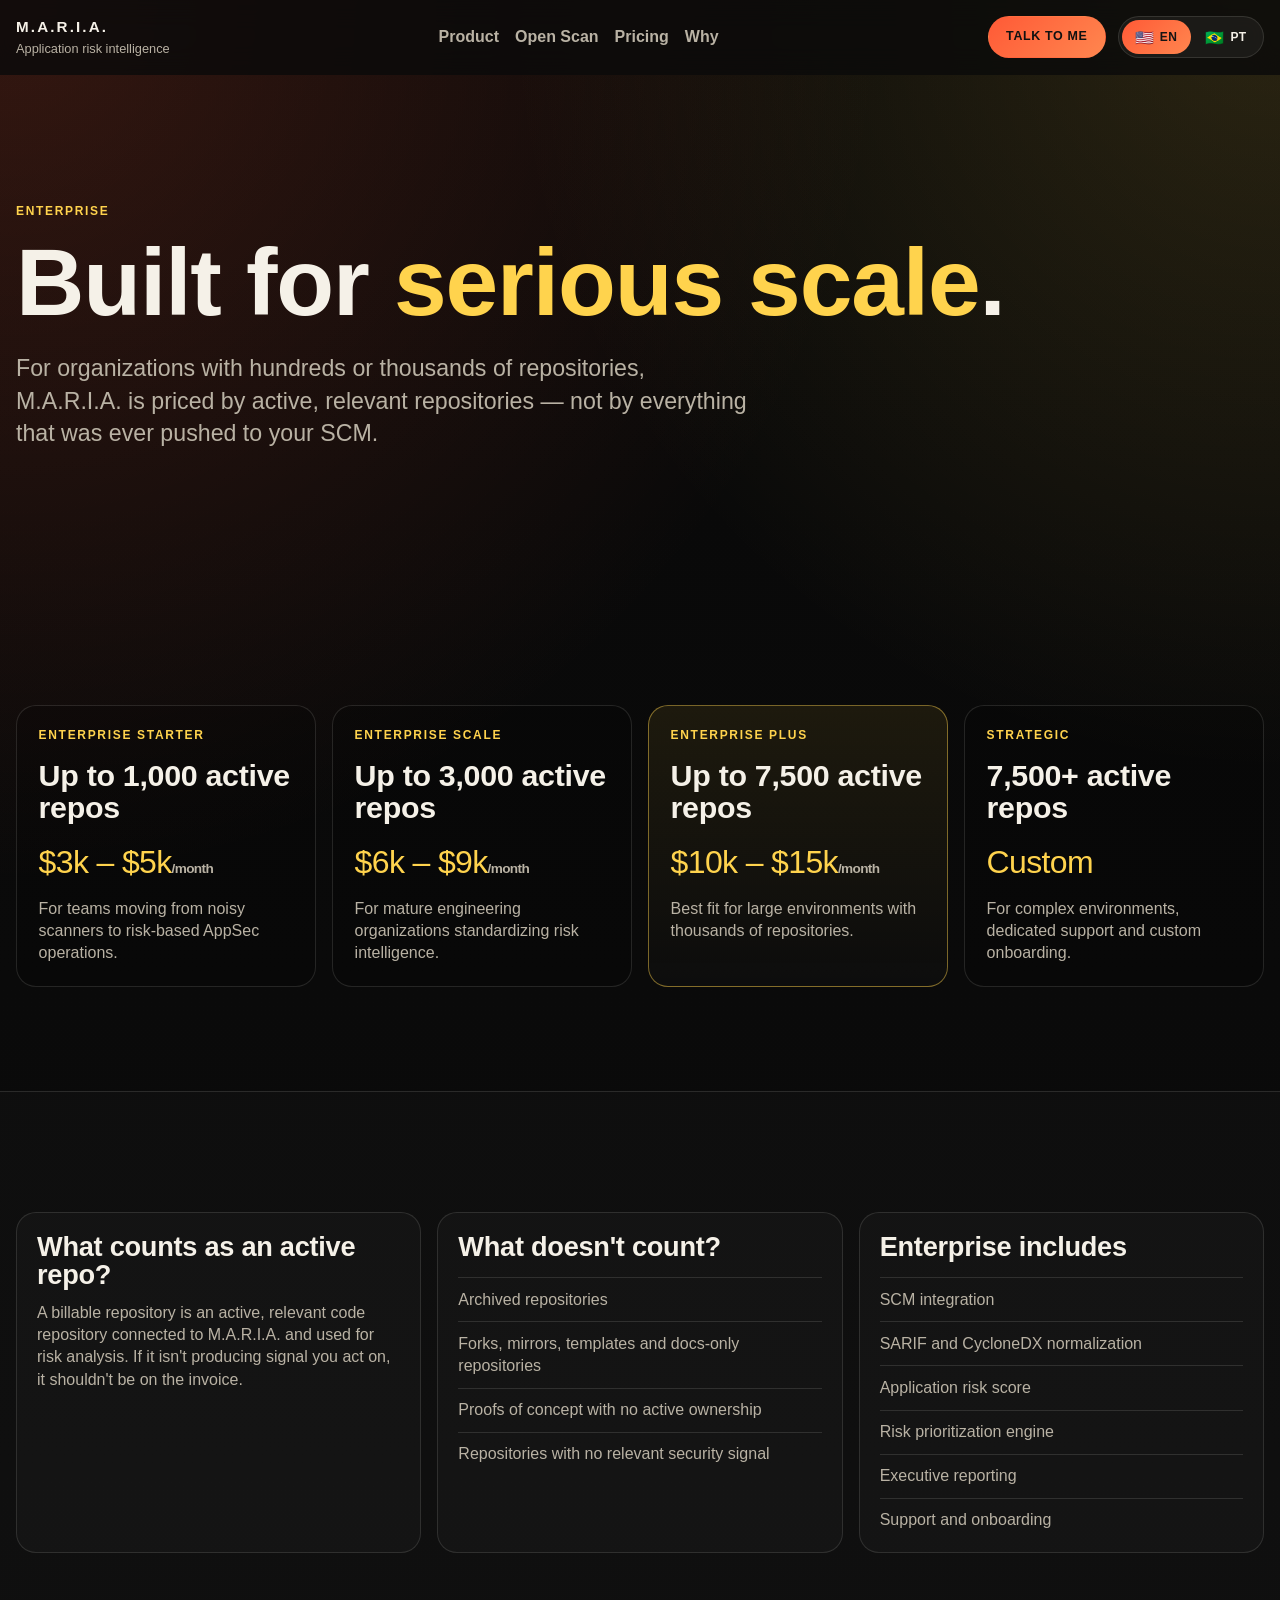
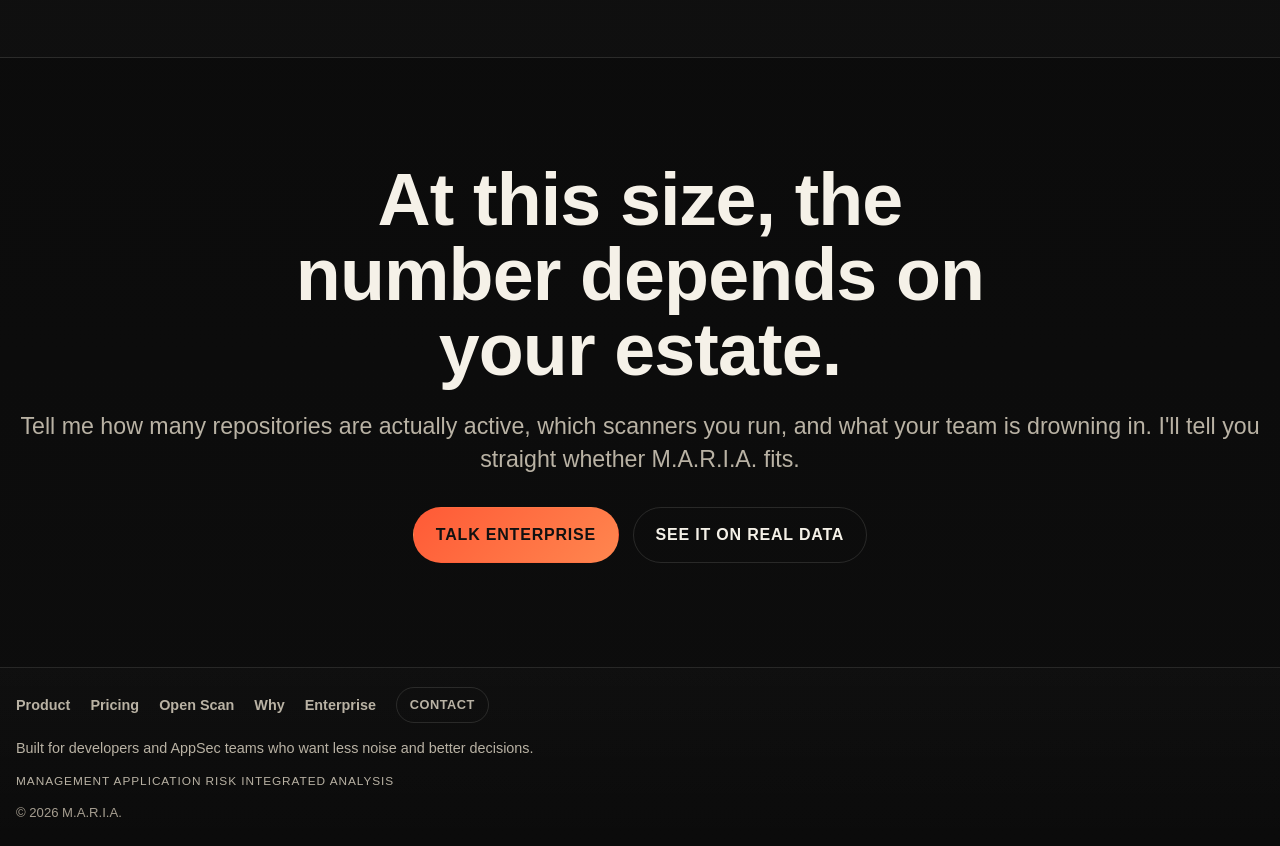
==== enterprise/index.html @ 395fb66c "V1" ====
<!DOCTYPE html>
<html lang="en">
<head>
    <meta charset="UTF-8">
    <meta name="viewport" content="width=device-width, initial-scale=1.0">
    <title>Enterprise — risk intelligence at thousands of repositories | M.A.R.I.A.</title>
    <meta name="description" content="For organizations with hundreds or thousands of repositories. Priced by active, relevant repositories — not by archived inventory. See what counts and what doesn't.">
    <meta name="robots" content="index, follow">
    <link rel="canonical" href="https://mariaappsec.com/enterprise/">
    <meta property="og:type" content="website">
    <meta property="og:title" content="Enterprise | M.A.R.I.A.">
    <meta property="og:description" content="Priced by active, relevant repositories — not by digital graveyard inventory.">
    <meta property="og:url" content="https://mariaappsec.com/enterprise/">
    <meta property="og:site_name" content="M.A.R.I.A.">
    <meta property="og:image" content="https://mariaappsec.com/img/maria.png">
    <meta name="twitter:card" content="summary_large_image">
    <meta name="twitter:title" content="Enterprise | M.A.R.I.A.">
    <meta name="twitter:description" content="Risk intelligence at thousands of repositories.">
    <meta name="twitter:image" content="https://mariaappsec.com/img/maria.png">
    <link rel="stylesheet" href="../css/styles.css">
    <script>document.documentElement.classList.add('i18n-pending');</script>
    <script src="../i18n/translations.js"></script>
    <!-- Google tag (gtag.js) -->
    <script async src="https://www.googletagmanager.com/gtag/js?id=G-09VC70Q0TF"></script>
    <script>
        window.dataLayer = window.dataLayer || [];
        function gtag(){dataLayer.push(arguments);}
        gtag('js', new Date());
        gtag('config', 'G-09VC70Q0TF');
    </script>
</head>
<body data-page="enterprise">
    <a class="skip-link" href="#main" data-i18n="a11y.skip">Skip to content</a>

    <header class="site-header">
        <div class="container header-inner">
            <a class="brand" href="/" data-i18n-aria="nav.homeAria" aria-label="M.A.R.I.A. home">
                <span class="brand-mark">M.A.R.I.A.</span>
                <span class="brand-copy" data-i18n="brand.copy">Application risk intelligence</span>
            </a>
            <nav class="site-nav" aria-label="Primary">
                <a href="/product/" data-i18n="nav.product">Product</a>
                <a href="/openscan/" data-i18n="nav.openscan">Open Scan</a>
                <a href="/pricing/" data-i18n="nav.pricing">Pricing</a>
                <a href="/why/" data-i18n="nav.why">Why</a>
            </nav>
            <div class="header-actions">
                <a class="button button-primary button-compact" href="mailto:contact@mariaappsec.com?subject=M.A.R.I.A.%20Enterprise" data-track-event="enterprise_contact_click" data-track-location="nav_top" data-i18n="cta.talk">Talk to me</a>
                <div class="lang-toggle" role="group" aria-label="Language selector" data-active-lang="en-US">
                    <button type="button" data-lang="en-US" aria-pressed="true"><span class="lang-flag" aria-hidden="true">🇺🇸</span><span class="lang-label">EN</span></button>
                    <button type="button" data-lang="pt-BR" aria-pressed="false"><span class="lang-flag" aria-hidden="true">🇧🇷</span><span class="lang-label">PT</span></button>
                </div>
            </div>
        </div>
    </header>

    <main id="main">
        <section class="page-hero section">
            <div class="container narrow">
                <p class="eyebrow" data-i18n="enterprise.eyebrow">ENTERPRISE</p>
                <h1 data-i18n="enterprise.h1">Built for <span class="text-highlight">serious scale</span>.</h1>
                <p class="section-copy" data-i18n="enterprise.sub">For organizations with hundreds or thousands of repositories, M.A.R.I.A. is priced by active, relevant repositories &mdash; not by everything that was ever pushed to your SCM.</p>
            </div>
        </section>

        <section class="section">
            <div class="container">
                <div class="enterprise-grid">
                    <article class="enterprise-card">
                        <p class="card-kicker">Enterprise Starter</p>
                        <h3 data-i18n="enterprise.tier1.title">Up to 1,000 active repos</h3>
                        <p class="enterprise-price">$3k &ndash; $5k<span>/month</span></p>
                        <p class="pricing-support" data-i18n="enterprise.tier1.body">For teams moving from noisy scanners to risk-based AppSec operations.</p>
                    </article>
                    <article class="enterprise-card">
                        <p class="card-kicker">Enterprise Scale</p>
                        <h3 data-i18n="enterprise.tier2.title">Up to 3,000 active repos</h3>
                        <p class="enterprise-price">$6k &ndash; $9k<span>/month</span></p>
                        <p class="pricing-support" data-i18n="enterprise.tier2.body">For mature engineering organizations standardizing risk intelligence.</p>
                    </article>
                    <article class="enterprise-card enterprise-card-featured">
                        <p class="card-kicker">Enterprise Plus</p>
                        <h3 data-i18n="enterprise.tier3.title">Up to 7,500 active repos</h3>
                        <p class="enterprise-price">$10k &ndash; $15k<span>/month</span></p>
                        <p class="pricing-support" data-i18n="enterprise.tier3.body">Best fit for large environments with thousands of repositories.</p>
                    </article>
                    <article class="enterprise-card">
                        <p class="card-kicker">Strategic</p>
                        <h3 data-i18n="enterprise.tier4.title">7,500+ active repos</h3>
                        <p class="enterprise-price" data-i18n="enterprise.custom">Custom</p>
                        <p class="pricing-support" data-i18n="enterprise.tier4.body">For complex environments, dedicated support and custom onboarding.</p>
                    </article>
                </div>
            </div>
        </section>

        <section class="section alt-band">
            <div class="container">
                <div class="enterprise-detail">
                    <div>
                        <h3 data-i18n="enterprise.countsH3">What counts as an active repo?</h3>
                        <p class="pricing-support" data-i18n="enterprise.countsBody">A billable repository is an active, relevant code repository connected to M.A.R.I.A. and used for risk analysis. If it isn't producing signal you act on, it shouldn't be on the invoice.</p>
                    </div>
                    <div>
                        <h3 data-i18n="enterprise.notCountsH3">What doesn't count?</h3>
                        <ul class="enterprise-list">
                            <li data-i18n="enterprise.not1">Archived repositories</li>
                            <li data-i18n="enterprise.not2">Forks, mirrors, templates and docs-only repositories</li>
                            <li data-i18n="enterprise.not3">Proofs of concept with no active ownership</li>
                            <li data-i18n="enterprise.not4">Repositories with no relevant security signal</li>
                        </ul>
                    </div>
                    <div>
                        <h3 data-i18n="enterprise.includesH3">Enterprise includes</h3>
                        <ul class="enterprise-list">
                            <li data-i18n="enterprise.inc1">SCM integration</li>
                            <li data-i18n="enterprise.inc2">SARIF and CycloneDX normalization</li>
                            <li data-i18n="enterprise.inc3">Application risk score</li>
                            <li data-i18n="enterprise.inc4">Risk prioritization engine</li>
                            <li data-i18n="enterprise.inc5">Executive reporting</li>
                            <li data-i18n="enterprise.inc6">Support and onboarding</li>
                            <!-- TODO(cassio): SSO e audit logs estavam listados na landing antiga.
                                 Só reative estes itens quando existirem de fato. -->
                        </ul>
                    </div>
                </div>
            </div>
        </section>

        <section class="final-cta section">
            <div class="container narrow center">
                <h2 data-i18n="enterprise.ctaH2">At this size, the number depends on your estate.</h2>
                <p class="section-copy" data-i18n="enterprise.ctaSub">Tell me how many repositories are actually active, which scanners you run, and what your team is drowning in. I'll tell you straight whether M.A.R.I.A. fits.</p>
                <div class="section-actions">
                    <a class="button button-primary" href="mailto:contact@mariaappsec.com?subject=M.A.R.I.A.%20Enterprise%20Pricing" data-track-event="enterprise_contact_click" data-track-location="enterprise_cta" data-i18n="cta.talkEnterprise">Talk enterprise</a>
                    <a class="button button-secondary" href="https://demo.mariaappsec.com" target="_blank" rel="noreferrer" data-track-event="demo_click" data-track-location="enterprise_cta" data-i18n="cta.demo">See it on real data</a>
                </div>
            </div>
        </section>
    </main>

    <footer class="site-footer">
        <div class="container footer-inner">
            <nav class="footer-nav" aria-label="Footer">
                <a href="/product/" data-i18n="nav.product">Product</a>
                <a href="/pricing/" data-i18n="nav.pricing">Pricing</a>
                <a href="/openscan/" data-i18n="nav.openscan">Open Scan</a>
                <a href="/why/" data-i18n="nav.why">Why</a>
                <a href="/enterprise/" data-i18n="nav.enterprise">Enterprise</a>
                <a href="mailto:contact@mariaappsec.com" class="footer-link" data-i18n="nav.contact">Contact</a>
            </nav>
            <p class="footer-copy" data-i18n="footer.copy">Built for developers and AppSec teams who want less noise and better decisions.</p>
            <p class="footer-note">Management Application Risk Integrated Analysis</p>
            <p>&copy; 2026 M.A.R.I.A.</p>
        </div>
    </footer>

    <script src="../js/script.js"></script>
</body>
</html>
---- css/styles.css ----
﻿:root {
    --bg: #0a0a0a;
    --bg-soft: #111111;
    --surface: #161616;
    --surface-strong: #1d1d1d;
    --text: #f5f1e8;
    --muted: #b9b2a4;
    --line: rgba(245, 241, 232, 0.12);
    --accent: #ff5a36;
    --accent-strong: #ffd34d;
    --shadow: 0 24px 80px rgba(0, 0, 0, 0.35);
    --radius: 24px;
    --container: 1320px;
}

* {
    box-sizing: border-box;
}

html {
    scroll-behavior: smooth;
}

body {
    margin: 0;
    font-family: "Segoe UI", "Arial Narrow", Arial, sans-serif;
    background:
        radial-gradient(circle at top left, rgba(255, 90, 54, 0.18), transparent 32%),
        radial-gradient(circle at top right, rgba(255, 211, 77, 0.14), transparent 28%),
        linear-gradient(180deg, #080808 0%, #0d0d0d 100%);
    color: var(--text);
    line-height: 1.4;
}

a {
    color: inherit;
    text-decoration: none;
}

button,
input {
    font: inherit;
}

.container {
    width: min(calc(100% - 2rem), var(--container));
    margin: 0 auto;
}

.narrow {
    max-width: 100%;
}

.section {
    padding: 5rem 0;
}

.site-header {
    position: sticky;
    top: 0;
    z-index: 10;
    background: rgba(10, 10, 10, 0.8);
    backdrop-filter: blur(14px);
    border-bottom: 1px solid transparent;
    transition: border-color 0.2s ease, background 0.2s ease;
}

.site-header.is-scrolled {
    border-bottom-color: var(--line);
    background: rgba(10, 10, 10, 0.92);
}

.header-inner,
.footer-inner {
    display: flex;
    align-items: center;
    justify-content: space-between;
    gap: 1rem;
    padding: 1rem 0;
}

.brand {
    display: inline-flex;
    flex-direction: column;
    gap: 0.2rem;
}

.brand-mark,
.eyebrow,
.card-kicker,
.signal-label {
    letter-spacing: 0.14em;
    text-transform: uppercase;
}

.brand-mark {
    font-size: 0.95rem;
    font-weight: 800;
}

.brand-copy {
    color: var(--muted);
    font-size: 0.8rem;
}

.site-nav {
    display: flex;
    gap: 1rem;
    font-weight: 700;
}

.site-nav a {
    color: var(--muted);
}

.site-nav a:hover,
.site-nav a:focus-visible,
.footer-inner a:hover,
.footer-inner a:focus-visible {
    color: var(--text);
}

.lang-toggle {
    --toggle-padding: 0.2rem;
    --toggle-gap: 0.15rem;
    position: relative;
    display: inline-grid;
    grid-template-columns: 1fr 1fr;
    align-items: center;
    gap: var(--toggle-gap);
    min-width: 146px;
    padding: var(--toggle-padding);
    border: 1px solid var(--line);
    border-radius: 999px;
    background: rgba(255, 255, 255, 0.05);
}

.lang-toggle::before {
    content: '';
    position: absolute;
    top: var(--toggle-padding);
    bottom: var(--toggle-padding);
    left: var(--toggle-padding);
    width: calc(50% - var(--toggle-padding));
    border-radius: 999px;
    background: linear-gradient(135deg, var(--accent), #ff864f);
    transition: transform 0.2s ease;
}

.lang-toggle[data-active-lang="pt-BR"]::before {
    transform: translateX(calc(100% + var(--toggle-gap)));
}

.lang-toggle[data-active-lang="en-US"]::before {
    transform: translateX(0);
}

.lang-toggle button {
    position: relative;
    z-index: 1;
    display: inline-flex;
    align-items: center;
    justify-content: center;
    gap: 0.35rem;
    min-height: 34px;
    border: 0;
    border-radius: 999px;
    background: transparent;
    color: var(--muted);
    font-size: 0.75rem;
    font-weight: 800;
    letter-spacing: 0.04em;
    cursor: pointer;
}

.lang-toggle button.active {
    color: #141414;
}

.lang-toggle button:not(.active) {
    color: var(--text);
}

.lang-flag {
    font-size: 0.95rem;
    line-height: 1;
}

.lang-label {
    line-height: 1;
}

@media (max-width: 920px) {
    .header-inner {
        flex-wrap: wrap;
    }

    .lang-toggle {
        margin-left: auto;
    }
}
.hero {
    min-height: 100vh;
    display: flex;
    align-items: center;
    padding-top: 7rem;
}

.hero-grid,
.split,
.final-cta-grid {
    display: grid;
    gap: 2rem;
}

.hero-grid {
    display: grid;
    gap: 2rem;
}

.hero-copy {
    min-width: 0;
    max-width: 100%;
    position: relative;
    z-index: 1;
}

.hero-panel {
    width: 100%;
    padding: 1.25rem;
    background: linear-gradient(180deg, rgba(255, 255, 255, 0.04), rgba(255, 255, 255, 0.015));
    border: 1px solid var(--line);
    border-radius: var(--radius);
    box-shadow: var(--shadow);
}

.hero-score-panel {
    display: grid;
    grid-template-columns: 1fr;
    gap: 1rem;
}

.hero-score-column {
    display: flex;
    flex-direction: column;
    align-items: center;
    justify-content: center;
    gap: 0.8rem;
    padding-bottom: 1rem;
    border-bottom: 1px solid var(--line);
}

.hero-risk-circle {
    width: 142px;
    height: 142px;
    border-radius: 50%;
    border: 5px solid #ef6c00;
    display: flex;
    flex-direction: column;
    align-items: center;
    justify-content: center;
    background: rgba(255, 255, 255, 0.02);
}

.hero-risk-circle.high {
    border-color: #ef6c00;
}

.hero-risk-value {
    font-family: "Arial Black", Arial, sans-serif;
    font-size: clamp(2.8rem, 7vw, 4.2rem);
    font-weight: 800;
    line-height: 0.92;
    letter-spacing: -0.05em;
}

.hero-risk-label {
    margin-top: 0.35rem;
    font-size: 0.72rem;
    text-transform: uppercase;
    letter-spacing: 0.08em;
    color: var(--muted);
}

.hero-risk-badge {
    display: inline-flex;
    align-items: center;
    padding: 0.28rem 0.7rem;
    border-radius: 999px;
    background: rgba(239, 108, 0, 0.12);
    color: #ef6c00;
    font-size: 0.75rem;
    font-weight: 700;
    text-transform: uppercase;
    letter-spacing: 0.05em;
}

.hero-metrics-grid {
    display: grid;
    grid-template-columns: repeat(3, minmax(0, 1fr));
    gap: 0.85rem;
}

.hero-metric-card {
    min-height: 112px;
    padding: 1rem 0.9rem;
    border: 1px solid var(--line);
    border-radius: 16px;
    background: rgba(255, 255, 255, 0.03);
    display: flex;
    flex-direction: column;
    align-items: center;
    justify-content: center;
    text-align: center;
}

.hero-metric-card strong {
    display: block;
    font-family: "Arial Black", Arial, sans-serif;
    font-size: clamp(1.9rem, 4.5vw, 2.6rem);
    line-height: 1;
    letter-spacing: -0.03em;
    color: var(--text);
}

.hero-metric-card span {
    margin-top: 0.45rem;
    font-size: 0.8rem;
    line-height: 1.25;
    color: var(--muted);
}

.hero-metric-card.critical strong {
    color: #c62828;
}

.hero-metric-card.high strong {
    color: #e53935;
}

.eyebrow {
    margin: 0 0 1rem;
    color: var(--accent-strong);
    font-size: 0.75rem;
    font-weight: 800;
}

h1,
h2,
h3,
.signal-value {
    margin: 0;
    font-family: "Arial Black", Arial, sans-serif;
    line-height: 0.98;
    letter-spacing: -0.012em;
}

h1 {
    /* Was a fixed 113px, which overflowed every phone. The lower bound has to
       clear the longest unbreakable word on the page ("vulnerabilidades.") at
       375px, so it is deliberately small. */
    font-size: clamp(1.95rem, 7.4vw, 6.5rem);
}

h1,
h2,
h3 {
    overflow-wrap: break-word;
}

h2 {
    font-size: clamp(2.4rem, 9vw, 4.6rem);
    max-width: 24ch;
}

h3 {
    font-size: clamp(1.6rem, 6vw, 2.2rem);
    line-height: 1.02;
    letter-spacing: -0.01em;
}

.hero-head {
    min-width: 0;
    position: relative;
    z-index: 1;
}

.hero-head h1 {
    /* Keep the longest word ("vulnerabilidades." in pt-BR) atomic: without a
       forced break the line box grows to fit the whole word (up to max-width),
       instead of balance keeping the box narrow and splitting mid-word. The cap
       is wide enough to hold that word at the largest font size. */
    max-width: 30ch;
    line-height: 1;
    text-wrap: balance;
    overflow-wrap: normal;
    word-break: keep-all;
    hyphens: manual;
}

.flow h2,
.pricing h2,
.story h2,
.difference h2,
.pain h2,
.final-cta h2 {
    max-width: 100%;
}

.solution h2 {
    max-width: 16ch;
}

.flow h2 {
    max-width: 28ch;
    line-height: 1.05;
}

.pricing h2 {
    max-width: 100%;
    line-height: 1.04;
    margin-bottom: 50px;
}

.anti-quadrant {
    border-top: 1px solid var(--line);
    border-bottom: 1px solid var(--line);
    background:
        linear-gradient(180deg, rgba(255, 90, 54, 0.08), rgba(255, 255, 255, 0.01)),
        var(--bg-soft);
}

.anti-quadrant .narrow {
    text-align: center;
}

.anti-quadrant h2 {
    color: var(--accent-strong);
    max-width: none;
    font-size: clamp(2.3rem, 8vw, 4.8rem);
}

.anti-quadrant .section-copy {
    max-width: 40rem;
    margin: 1rem auto 0;
}
.founder {
    background: rgba(255, 255, 255, 0.015);
}

.founder .narrow {
    text-align: center;
}

.founder h2 {
    max-width: 100%;
    margin: 0 auto;
}

.founder .section-copy {
    max-width: 42rem;
    margin: 1rem auto 0;
}
.story h2 {
    max-width: 100%;
    line-height: 1.05;
}

.final-cta h2 {
    line-height: 1.02;
}

.hero-subtitle,
.section-copy,
.pricing-support,
.pricing-note,
.form-note,
.signal-card p,
.hero-trust,
.signal-list,
.footer-inner p {
    color: var(--muted);
}

.hero-subtitle,
.section-copy {
    font-size: clamp(1.1rem, 2.8vw, 1.45rem);
}

.hero-actions {
    display: flex;
    flex-direction: column;
    gap: 0.9rem;
    margin: 2rem 0 1rem;
}

.button {
    display: inline-flex;
    align-items: center;
    justify-content: center;
    min-height: 56px;
    padding: 0.95rem 1.35rem;
    border-radius: 999px;
    border: 1px solid var(--line);
    font-weight: 800;
    text-transform: uppercase;
    letter-spacing: 0.05em;
    transition: transform 0.18s ease, border-color 0.18s ease, background 0.18s ease;
}

.button:hover,
.button:focus-visible {
    transform: translateY(-1px);
    border-color: rgba(255, 255, 255, 0.22);
}

.button-primary {
    background: linear-gradient(135deg, var(--accent), #ff864f);
    color: #111;
    border-color: transparent;
}

.button-secondary {
    background: transparent;
    color: var(--text);
}

.button-block {
    width: 100%;
    margin-top: 25px;
}

.value-card,
.pricing-card,
.waitlist-form {
    background: linear-gradient(180deg, rgba(255, 255, 255, 0.03), rgba(255, 255, 255, 0.015));
    border: 1px solid var(--line);
    border-radius: var(--radius);
    box-shadow: var(--shadow);
}

.signal-value {
    display: block;
    margin: 0.4rem 0 0.7rem;
    font-size: clamp(3.4rem, 14vw, 5rem);
}

.signal-list,
.bullet-list {
    margin: 1.2rem 0 0;
    padding: 0;
    list-style: none;
}

.signal-list li,
.bullet-list li,
.pricing-row {
    border-top: 1px solid var(--line);
}

.signal-list li,
.bullet-list li {
    padding: 0.95rem 0;
    font-size: 1.05rem;
}

.pain,
.difference {
    text-align: center;
}

.pain p,
.difference p {
    margin: 0 0 0.75rem;
    font-size: clamp(1.7rem, 5vw, 2.6rem);
    font-weight: 800;
}

.pain h2,
.difference h2 {
    margin: 1.6rem auto 0;
}

.split {
    align-items: start;
}

.card-grid,
.pricing-grid {
    display: grid;
    gap: 1rem;
}

.value-card,
.pricing-card {
    padding: 1.5rem;
}

.card-kicker {
    color: var(--accent-strong);
    font-size: 0.75rem;
    font-weight: 800;
    margin: 0 0 1rem;
}

.pricing-table {
    margin: 1.5rem 0 1rem;
}

.pricing-row {
    display: flex;
    justify-content: space-between;
    gap: 1rem;
    padding: 1rem 0;
    font-size: 1.02rem;
}

.pricing-row strong {
    font-size: 1.2rem;
}

.pricing-note,
.pricing-support,
.form-note,
.hero-trust {
    margin: 0.8rem 0 0;
}

.pricing-card-alt {
    background:
        linear-gradient(180deg, rgba(255, 211, 77, 0.08), rgba(255, 255, 255, 0.015)),
        var(--surface);
}

.enterprise-pricing {
    margin-top: 3rem;
    padding: 2rem;
    border: 1px solid rgba(255, 211, 77, 0.22);
    border-radius: var(--radius);
    background:
        radial-gradient(circle at top right, rgba(255, 211, 77, 0.12), transparent 32%),
        linear-gradient(180deg, rgba(255, 255, 255, 0.045), rgba(255, 255, 255, 0.014)),
        var(--surface);
    box-shadow: var(--shadow);
}

.enterprise-header {
    max-width: 760px;
    margin-bottom: 1.6rem;
}

.enterprise-header h2 {
    max-width: 100%;
    line-height: 1.04;
}

.enterprise-grid {
    display: grid;
    gap: 1rem;
    margin-top: 1.5rem;
}

.enterprise-card {
    padding: 1.35rem;
    border: 1px solid var(--line);
    border-radius: 20px;
    background: rgba(0, 0, 0, 0.16);
}

.enterprise-card-featured {
    border-color: rgba(255, 211, 77, 0.45);
    background:
        linear-gradient(180deg, rgba(255, 211, 77, 0.09), rgba(255, 255, 255, 0.018)),
        rgba(0, 0, 0, 0.18);
}

.enterprise-card h3 {
    font-size: clamp(1.35rem, 3vw, 1.9rem);
    line-height: 1.05;
}

.enterprise-price {
    margin: 1rem 0 0;
    font-family: "Arial Black", Arial, sans-serif;
    font-size: clamp(1.35rem, 3vw, 2rem);
    color: var(--accent-strong);
    letter-spacing: -0.02em;
}

.enterprise-detail {
    display: grid;
    gap: 1rem;
    margin-top: 1rem;
}

.enterprise-detail > div {
    padding: 1.25rem;
    border: 1px solid var(--line);
    border-radius: 20px;
    background: rgba(255, 255, 255, 0.025);
}

.enterprise-detail h3 {
    font-size: clamp(1.25rem, 3vw, 1.7rem);
}

.enterprise-list {
    display: grid;
    gap: 0.65rem;
    margin: 1rem 0 0;
    padding: 0;
    list-style: none;
    color: var(--muted);
}

.enterprise-list li {
    padding-top: 0.65rem;
    border-top: 1px solid var(--line);
}

.enterprise-cta {
    display: flex;
    flex-direction: column;
    gap: 1rem;
    align-items: start;
    justify-content: space-between;
    margin-top: 1.4rem;
    padding-top: 1.4rem;
    border-top: 1px solid var(--line);
}

.enterprise-cta p {
    margin: 0;
    color: var(--muted);
    font-size: clamp(1.05rem, 2.4vw, 1.28rem);
}

.enterprise-cta strong {
    color: var(--text);
}

@media (min-width: 720px) {
    .enterprise-grid {
        grid-template-columns: repeat(2, minmax(0, 1fr));
    }

    .enterprise-detail {
        grid-template-columns: repeat(3, minmax(0, 1fr));
    }

    .enterprise-cta {
        flex-direction: row;
        align-items: center;
    }
}

@media (min-width: 1080px) {
    .enterprise-grid {
        grid-template-columns: repeat(4, minmax(0, 1fr));
    }
}

.pricing-spacer {
    min-height: 2.9rem;
}

.waitlist-form {
    display: grid;
    gap: 0.9rem;
    padding: 1.2rem;
}

.waitlist-form input {
    width: 100%;
    min-height: 56px;
    padding: 0 1rem;
    border: 1px solid var(--line);
    border-radius: 999px;
    background: rgba(255, 255, 255, 0.03);
    color: var(--text);
}

.waitlist-form input::placeholder {
    color: #928a7c;
}

.waitlist-form input:focus {
    outline: 2px solid rgba(255, 211, 77, 0.35);
    outline-offset: 2px;
}

.site-footer {
    border-top: 1px solid var(--line);
    background:
        linear-gradient(180deg, rgba(255, 255, 255, 0.02), transparent),
        rgba(0, 0, 0, 0.18);
}

.footer-inner {
    display: grid;
    grid-template-columns: auto auto 1fr;
    align-items: center;
    gap: 0.9rem 1.1rem;
    padding: 1.2rem 0 1.5rem;
    color: var(--muted);
}

.footer-link {
    display: inline-flex;
    align-items: center;
    justify-content: center;
    min-height: 36px;
    padding: 0.35rem 0.8rem;
    border: 1px solid var(--line);
    border-radius: 999px;
    color: var(--text);
    font-size: 0.8rem;
    font-weight: 700;
    letter-spacing: 0.04em;
    text-transform: uppercase;
    transition: border-color 0.18s ease, background 0.18s ease;
}

.footer-link:hover,
.footer-link:focus-visible {
    border-color: rgba(255, 255, 255, 0.3);
    background: rgba(255, 255, 255, 0.04);
}

.footer-copy {
    margin: 0;
    font-size: 0.9rem;
    line-height: 1.45;
}

.footer-note {
    grid-column: 1 / -1;
    margin: 0;
    font-size: 0.74rem;
    letter-spacing: 0.08em;
    text-transform: uppercase;
    color: #998f7f;
}

.footer-inner > p:last-child {
    grid-column: 1 / -1;
    margin: 0;
    font-size: 0.82rem;
    color: #a69e90;
}

@media (max-width: 760px) {
    .footer-inner {
        grid-template-columns: 1fr 1fr;
    }

    .footer-copy {
        grid-column: 1 / -1;
    }
}
.text-highlight {
    display: inline-block;
    color: var(--accent-strong);
}
.why-page .narrow {
    max-width: 900px;
}

.why-hero {
    min-height: 56vh;
    display: flex;
    align-items: end;
    background:
        radial-gradient(circle at 15% 10%, rgba(255, 90, 54, 0.16), transparent 35%),
        linear-gradient(180deg, rgba(255, 255, 255, 0.02), transparent);
}

.why-hero h1 {
    font-size: clamp(2.3rem, 7.5vw, 5.6rem);
    max-width: 14ch;
}

.why-content {
    display: grid;
    gap: 1rem;
    font-size: clamp(1.05rem, 2.4vw, 1.28rem);
    color: var(--text);
}

.why-memory-photo {
    width: fit-content;
    max-width: 100%;
    margin: 0 auto 1rem;
    text-align: center;
    padding: 0.55rem;
    border: 1px solid var(--line);
    border-radius: 1rem;
    background: linear-gradient(180deg, rgba(255, 255, 255, 0.05), rgba(255, 255, 255, 0.02));
    box-shadow: 0 10px 34px rgba(0, 0, 0, 0.28);
}

.why-memory-photo img {
    display: block;
    width: min(100%, 400px);
    height: auto;
    margin: 0 auto;
    border-radius: 0.75rem;
    border: 1px solid var(--line);
    filter: saturate(0.9) contrast(1.02);
    box-shadow: 0 16px 42px rgba(0, 0, 0, 0.35);
}

.why-story-block {
    border-top: 1px solid var(--line);
    border-bottom: 1px solid var(--line);
    background: rgba(255, 255, 255, 0.012);
}

.why-principles h2,
.why-cta h2 {
    max-width: 100%;
    margin-bottom: 1rem;
}

.why-list {
    margin-top: 0.5rem;
}

.why-list li {
    border-top: 1px solid var(--line);
    padding: 1rem 0;
    font-size: 1.08rem;
}

.why-cta {
    text-align: center;
}

.why-cta .section-copy {
    margin: 0 auto;
    max-width: 42rem;
}

@media (min-width: 980px) {
    .why-hero {
        min-height: 62vh;
    }
}
.sr-only {
    position: absolute;
    width: 1px;
    height: 1px;
    padding: 0;
    margin: -1px;
    overflow: hidden;
    clip: rect(0, 0, 0, 0);
    white-space: nowrap;
    border: 0;
}

@media (min-width: 720px) {
    .hero-actions {
        flex-direction: row;
        align-items: center;
    }

    .card-grid {
        grid-template-columns: repeat(3, minmax(0, 1fr));
    }

    .pricing-grid
    {
        grid-template-columns: repeat(3, minmax(0, 1fr));
        align-items: start;
    }

    .final-cta-grid {
        grid-template-columns: repeat(2, minmax(0, 1fr));
        align-items: start;
    }

    .hero-score-panel {
        grid-template-columns: 220px 1fr;
        align-items: center;
        gap: 1.5rem;
    }

    .hero-score-column {
        padding-bottom: 0;
        padding-right: 1.5rem;
        border-bottom: 0;
        border-right: 1px solid var(--line);
    }
}

@media (min-width: 980px) {
    .section {
        padding: 6.5rem 0;
    }

    .hero-grid {
        gap: 2.5rem;
    }

    .hero-panel {
        padding: 1.6rem;
    }
}

.openscan-page {
    background:
        radial-gradient(circle at 12% 8%, rgba(255, 90, 54, 0.16), transparent 34%),
        radial-gradient(circle at 86% 2%, rgba(255, 211, 77, 0.1), transparent 30%),
        linear-gradient(180deg, #080808 0%, #0d0d0d 100%);
}

.openscan-hero {
    min-height: 88vh;
    display: flex;
    align-items: center;
    padding-top: 7rem;
}

.openscan-hero-grid,
.openscan-preview-grid {
    display: grid;
    gap: 2rem;
}

.openscan-hero-copy {
    max-width: 760px;
}

.openscan-upgrade-card,
.openscan-stage-card,
.openscan-result-card,
.openscan-file-list {
    border: 1px solid var(--line);
    border-radius: var(--radius);
    background: linear-gradient(180deg, rgba(255, 255, 255, 0.055), rgba(255, 255, 255, 0.018));
    box-shadow: var(--shadow);
}

.openscan-upgrade-card {
    padding: 1.35rem;
}

.openscan-upgrade-card h2 {
    margin: 0.35rem 0 1rem;
    font-size: clamp(1.75rem, 3.2vw, 2.55rem);
}

.openscan-upgrade-card ul {
    display: grid;
    gap: 0.8rem;
    margin: 0;
    padding: 0;
    list-style: none;
    color: var(--muted);
}

.openscan-upgrade-card li {
    padding-top: 0.8rem;
    border-top: 1px solid var(--line);
}

.openscan-generator-section {
    border-top: 1px solid var(--line);
    border-bottom: 1px solid var(--line);
    background: rgba(255, 255, 255, 0.012);
}

.openscan-section-header {
    display: flex;
    align-items: end;
    justify-content: space-between;
    gap: 1rem;
    margin-bottom: 1.4rem;
}

.openscan-section-header h2,
.openscan-preview-grid h2 {
    margin: 0.2rem 0 0.7rem;
}

.openscan-flow {
    display: grid;
    grid-template-columns: repeat(auto-fit, minmax(132px, 1fr));
    gap: 0.7rem;
    margin-bottom: 1rem;
}

.openscan-flow-step {
    min-height: 116px;
    display: flex;
    flex-direction: column;
    align-items: center;
    justify-content: center;
    gap: 0.45rem;
    padding: 0.75rem;
    border: 1px solid var(--line);
    border-radius: 18px;
    background: rgba(255, 255, 255, 0.035);
    text-align: center;
    color: var(--muted);
}

.openscan-flow-step span {
    width: 1.05rem;
    height: 1.05rem;
    border-radius: 50%;
    border: 2px solid rgba(255, 255, 255, 0.24);
    background: rgba(255, 255, 255, 0.08);
}

.openscan-flow-step strong {
    color: var(--text);
    font-size: 0.9rem;
}

.openscan-flow-step small {
    min-height: 2.2em;
    font-size: 0.76rem;
    line-height: 1.15;
}

.openscan-flow-step.is-active {
    border-color: rgba(255, 211, 77, 0.42);
    color: var(--text);
}

.openscan-flow-step.is-active span {
    border-color: var(--accent-strong);
    background: var(--accent-strong);
    box-shadow: 0 0 0 5px rgba(255, 211, 77, 0.11);
}

.openscan-toolbar {
    display: flex;
    flex-wrap: wrap;
    align-items: center;
    gap: 0.75rem;
    margin: 1rem 0 1.25rem;
}

.openscan-toolbar span {
    color: var(--muted);
    font-weight: 700;
}

.openscan-stack-grid {
    display: grid;
    grid-template-columns: repeat(auto-fit, minmax(360px, 1fr));
    gap: 1rem;
}

.openscan-stage-card {
    display: flex;
    flex-direction: column;
    gap: 0.85rem;
    min-width: 0;
    padding: 1rem;
}

.openscan-stage-card.is-active {
    border-color: rgba(255, 211, 77, 0.34);
}

.openscan-stage-card-header {
    display: flex;
    align-items: start;
    justify-content: space-between;
    gap: 1rem;
}

.openscan-stage-card-header span {
    color: var(--muted);
    font-size: 0.75rem;
    font-weight: 800;
    text-transform: uppercase;
}

.openscan-stage-card-header h3 {
    margin: 0.2rem 0 0;
    font-size: 1.08rem;
    line-height: 1.18;
}

.openscan-tool-list {
    display: grid;
    gap: 0.65rem;
}

.openscan-tool-card {
    display: grid;
    grid-template-columns: 4.2rem minmax(0, 1fr) auto;
    gap: 0.9rem;
    align-items: center;
    min-height: 5.3rem;
    padding: 0.9rem;
    border: 1px solid var(--line);
    border-radius: 16px;
    background: rgba(0, 0, 0, 0.18);
    cursor: pointer;
}

.openscan-tool-card input {
    position: absolute;
    opacity: 0;
    pointer-events: none;
}

.openscan-tool-card.is-selected {
    border-color: rgba(255, 211, 77, 0.42);
    background: rgba(255, 211, 77, 0.075);
}

.openscan-tool-logo {
    width: 4.2rem;
    height: 3.2rem;
    display: inline-flex;
    align-items: center;
    justify-content: center;
    border-radius: 12px;
    background: rgba(255, 255, 255, 0.07);
    padding: 0.5rem;
}

.openscan-tool-logo img {
    display: block;
    max-width: 100%;
    max-height: 100%;
    object-fit: contain;
}

.openscan-tool-copy {
    display: grid;
    gap: 0.2rem;
    min-width: 0;
}

.openscan-tool-copy strong {
    font-size: 1rem;
    line-height: 1.1;
}

.openscan-switch {
    width: 2.35rem;
    height: 1.35rem;
    padding: 0.16rem;
    border: 1px solid var(--line);
    border-radius: 999px;
    background: rgba(255, 255, 255, 0.05);
}

.openscan-switch span {
    display: block;
    width: 0.92rem;
    height: 0.92rem;
    border-radius: 50%;
    background: var(--muted);
    transition: transform 0.18s ease, background 0.18s ease;
}

.openscan-tool-card.is-selected .openscan-switch span {
    transform: translateX(0.95rem);
    background: var(--accent-strong);
}

.openscan-preview-section {
    background: linear-gradient(180deg, rgba(255, 255, 255, 0.016), transparent);
}

.openscan-preview-grid {
    align-items: start;
}

.openscan-preview-grid .button {
    margin: 0.25rem 0.5rem 0.25rem 0;
}

.openscan-file-list {
    display: grid;
    gap: 0.65rem;
    padding: 1rem;
}

.openscan-file-list code {
    display: block;
    padding: 0.8rem;
    border: 1px solid var(--line);
    border-radius: 14px;
    background: rgba(0, 0, 0, 0.22);
    color: var(--text);
    overflow-wrap: anywhere;
}

.openscan-download-button {
    position: relative;
    overflow: hidden;
    min-width: 180px;
    transition: transform 0.16s ease, box-shadow 0.16s ease, background 0.16s ease;
}

.openscan-download-button:hover,
.openscan-download-button:focus-visible {
    transform: translateY(-1px);
    box-shadow: 0 12px 34px rgba(255, 90, 54, 0.28);
}

.openscan-download-button.is-busy {
    pointer-events: none;
    color: #141414;
}

.openscan-download-button.is-busy::after {
    content: "";
    position: absolute;
    inset: 0;
    background: linear-gradient(90deg, transparent, rgba(255, 255, 255, 0.45), transparent);
    animation: openscan-download-sweep 0.8s linear infinite;
}

.openscan-download-button.is-done {
    background: var(--accent-strong);
    color: #141414;
    box-shadow: 0 0 0 4px rgba(255, 211, 77, 0.14);
}

@keyframes openscan-download-sweep {
    from {
        transform: translateX(-100%);
    }

    to {
        transform: translateX(100%);
    }
}

@media (min-width: 900px) {
    .openscan-hero-grid {
        grid-template-columns: minmax(0, 1.2fr) minmax(320px, 0.8fr);
        align-items: center;
    }

    .openscan-preview-grid {
        grid-template-columns: minmax(0, 0.85fr) minmax(360px, 1.15fr);
    }
}

@media (max-width: 760px) {
    .openscan-section-header {
        align-items: start;
        flex-direction: column;
    }

    .openscan-tool-card {
        grid-template-columns: 3.6rem minmax(0, 1fr);
    }

    .openscan-switch {
        grid-column: 1 / -1;
        justify-self: start;
    }
}

/* =========================================================================
   Layout, components and pages added in the 2026 site rebuild.
   Uses the tokens declared in :root above â€” no new colors introduced.
   ========================================================================= */

/* --- i18n paint guard --------------------------------------------------- */
/* Set by an inline script in <head>, removed by script.js once strings are
   applied, so a pt-BR visitor never sees the English source flash past.
   No-JS visitors never get the class, so they never get a hidden page. */
.i18n-pending body {
    visibility: hidden;
}

/* --- accessibility ------------------------------------------------------ */
.skip-link {
    position: absolute;
    left: -9999px;
    top: 0;
    z-index: 100;
    padding: 0.85rem 1.25rem;
    background: var(--accent);
    color: #111;
    font-weight: 800;
    border-radius: 0 0 12px 0;
}

.skip-link:focus {
    left: 0;
}

:where(a, button, summary, input):focus-visible {
    outline: 2px solid var(--accent-strong);
    outline-offset: 3px;
    border-radius: 4px;
}

@media (prefers-reduced-motion: reduce) {
    html {
        scroll-behavior: auto;
    }

    *,
    *::before,
    *::after {
        animation-duration: 0.01ms !important;
        transition-duration: 0.01ms !important;
    }
}

/* --- header ------------------------------------------------------------- */
.header-actions {
    display: flex;
    align-items: center;
    gap: 0.75rem;
}

.button-compact {
    min-height: 42px;
    padding: 0.5rem 1.1rem;
    font-size: 0.78rem;
}

.site-nav a.is-current {
    color: var(--text);
}

@media (max-width: 920px) {
    .header-actions {
        margin-left: auto;
    }

    .site-nav {
        order: 3;
        width: 100%;
        overflow-x: auto;
        padding-bottom: 0.35rem;
    }
}

/* --- generic section helpers -------------------------------------------- */
.section-tight {
    padding: 2.5rem 0;
}

.center {
    text-align: center;
}

.center h2,
.center .section-copy {
    margin-left: auto;
    margin-right: auto;
}

.alt-band {
    border-top: 1px solid var(--line);
    border-bottom: 1px solid var(--line);
    background: rgba(255, 255, 255, 0.015);
}

.section-actions {
    display: flex;
    flex-wrap: wrap;
    gap: 0.9rem;
    margin-top: 2rem;
}

.center .section-actions {
    justify-content: center;
}

.page-hero {
    padding-top: 8rem;
}

.page-hero h1 {
    max-width: 24ch;
    text-wrap: balance;
}

.center h2,
.page-hero .section-copy {
    max-width: 46rem;
}

.breadcrumb {
    margin: 0 0 1.25rem;
    font-size: 0.8rem;
    font-weight: 700;
    letter-spacing: 0.1em;
    text-transform: uppercase;
    color: var(--muted);
}

.breadcrumb a:hover {
    color: var(--text);
}

.next-link {
    margin-top: 2rem;
    font-weight: 700;
}

.next-link a {
    color: var(--accent-strong);
}

/* --- long-form copy ----------------------------------------------------- */
.prose-section h2 {
    max-width: 30ch;
    margin-bottom: 1.5rem;
    font-size: clamp(1.9rem, 5vw, 3rem);
}

.prose-section p {
    margin: 0 0 1.1rem;
    font-size: clamp(1.02rem, 2.2vw, 1.2rem);
    line-height: 1.55;
    color: var(--muted);
    max-width: 68ch;
}

.prose-section p strong,
.prose-section li strong {
    color: var(--text);
}

.prose-section code,
.evidence-facts code {
    padding: 0.1em 0.4em;
    border-radius: 5px;
    background: rgba(255, 255, 255, 0.07);
    font-family: ui-monospace, SFMono-Regular, "Cascadia Mono", Consolas, monospace;
    font-size: 0.9em;
    color: var(--text);
}

.prose-section a:not(.button) {
    color: var(--accent-strong);
    text-decoration: underline;
    text-underline-offset: 3px;
}

.pull-quote {
    margin: 2rem 0 0;
    padding-left: 1.25rem;
    border-left: 3px solid var(--accent);
    font-size: clamp(1.2rem, 3vw, 1.6rem) !important;
    font-weight: 700;
    line-height: 1.3;
    color: var(--text) !important;
}

.feature-list {
    display: grid;
    gap: 0.9rem;
    margin: 1.4rem 0 1.6rem;
    padding: 0;
    list-style: none;
    max-width: 68ch;
}

.feature-list li {
    position: relative;
    padding-left: 1.6rem;
    font-size: clamp(1rem, 2.1vw, 1.13rem);
    line-height: 1.5;
    color: var(--muted);
}

.feature-list li::before {
    content: '';
    position: absolute;
    left: 0;
    top: 0.6em;
    width: 8px;
    height: 8px;
    border-radius: 2px;
    background: var(--accent);
}

/* --- monospace evidence blocks ------------------------------------------ */
/* Product output reads as product output. This is the site's main proof
   device, so it deliberately looks like a terminal and not like marketing. */
.code-block {
    margin: 1.5rem 0 0.75rem;
    padding: 1.25rem;
    overflow-x: auto;
    border: 1px solid var(--line);
    border-left: 3px solid var(--accent);
    border-radius: 14px;
    background: rgba(0, 0, 0, 0.35);
    font-family: ui-monospace, SFMono-Regular, "Cascadia Mono", Consolas, "Liberation Mono", monospace;
    font-size: 0.86rem;
    line-height: 1.65;
    color: var(--text);
    -webkit-overflow-scrolling: touch;
}

.code-block code {
    display: block;
    white-space: pre;
    background: none;
    padding: 0;
    font: inherit;
}

.evidence-tag {
    margin: 0 0 1.5rem;
    font-size: 0.72rem;
    font-weight: 700;
    letter-spacing: 0.12em;
    text-transform: uppercase;
    color: #8d857a;
}

.evidence h2 {
    max-width: 30ch;
}

.evidence .section-copy {
    max-width: 60ch;
    margin-bottom: 0.5rem;
}

/* --- hero evidence card ------------------------------------------------- */
.evidence-card {
    display: grid;
    gap: 0.9rem;
}

.evidence-head {
    display: flex;
    flex-wrap: wrap;
    align-items: baseline;
    justify-content: space-between;
    gap: 0.75rem;
    padding-bottom: 0.9rem;
    border-bottom: 1px solid var(--line);
    font-family: ui-monospace, SFMono-Regular, Consolas, monospace;
}

.evidence-app {
    font-size: 1.05rem;
    font-weight: 700;
}

.evidence-score {
    font-family: "Arial Black", Arial, sans-serif;
    font-size: 1.5rem;
    letter-spacing: -0.02em;
}

.evidence-score.high {
    color: #ff7043;
}

.evidence-context {
    margin: 0;
    font-size: 0.86rem;
    color: var(--muted);
}

.evidence-facts {
    display: grid;
    gap: 0.9rem;
    margin: 0;
}

.evidence-facts dt {
    font-size: 0.7rem;
    font-weight: 800;
    letter-spacing: 0.12em;
    text-transform: uppercase;
    color: var(--accent-strong);
}

.evidence-facts dd {
    margin: 0.3rem 0 0;
    font-size: 0.98rem;
    line-height: 1.45;
}

.evidence-footnote {
    margin: 0;
    padding-top: 0.9rem;
    border-top: 1px solid var(--line);
    font-size: 0.9rem;
    color: var(--muted);
}

.hero-panel .evidence-tag {
    margin: 0;
}

/* --- integrations strip ------------------------------------------------- */
.integrations {
    border-top: 1px solid var(--line);
    border-bottom: 1px solid var(--line);
    background: rgba(0, 0, 0, 0.2);
}

.integrations-title {
    margin: 0 0 1.5rem;
    text-align: center;
    font-size: clamp(1rem, 2.4vw, 1.2rem);
    font-weight: 700;
    color: var(--text);
}

.integrations-strip {
    display: flex;
    flex-wrap: wrap;
    align-items: center;
    justify-content: center;
    gap: 1.25rem 2.25rem;
    margin: 0;
    padding: 0;
    list-style: none;
}

.integrations-strip img {
    display: block;
    width: auto;
    height: 28px;
    max-width: 130px;
    object-fit: contain;
    opacity: 0.72;
    filter: grayscale(1);
    transition: opacity 0.18s ease, filter 0.18s ease;
}

.integrations-strip li:hover img {
    opacity: 1;
    filter: grayscale(0);
}

.integrations-note {
    margin: 1.5rem 0 0;
    text-align: center;
    font-size: 0.88rem;
    color: var(--muted);
}

/* --- how it works ------------------------------------------------------- */
.step-list {
    display: grid;
    gap: 1rem;
    margin: 2.5rem 0 0;
    padding: 0;
    list-style: none;
}

.step-list li {
    padding: 1.6rem;
    border: 1px solid var(--line);
    border-radius: var(--radius);
    background: linear-gradient(180deg, rgba(255, 255, 255, 0.03), rgba(255, 255, 255, 0.012));
}

.step-number {
    display: inline-flex;
    align-items: center;
    justify-content: center;
    width: 38px;
    height: 38px;
    margin-bottom: 1rem;
    border-radius: 50%;
    background: var(--accent);
    color: #111;
    font-family: "Arial Black", Arial, sans-serif;
    font-size: 1.1rem;
}

.step-list h3 {
    font-size: clamp(1.35rem, 3vw, 1.7rem);
    margin-bottom: 0.6rem;
}

.step-list p {
    margin: 0;
    color: var(--muted);
    font-size: 1rem;
    line-height: 1.5;
}

.step-aside {
    margin-top: 0.9rem !important;
}

.step-aside a {
    color: var(--accent-strong);
    font-weight: 700;
}

@media (min-width: 860px) {
    .step-list {
        grid-template-columns: repeat(3, minmax(0, 1fr));
    }
}

/* --- what M.A.R.I.A. is not --------------------------------------------- */
.difference {
    text-align: left;
}

.difference h2 {
    max-width: 28ch;
    margin: 0 0 2.5rem;
}

.not-grid {
    display: grid;
    gap: 1.75rem;
}

.not-grid h3 {
    margin-bottom: 0.65rem;
    font-size: clamp(1.3rem, 3vw, 1.7rem);
    color: var(--accent-strong);
}

.not-grid p {
    margin: 0;
    max-width: 52ch;
    font-size: 1.02rem;
    line-height: 1.55;
    color: var(--muted);
}

@media (min-width: 860px) {
    .not-grid {
        grid-template-columns: repeat(2, minmax(0, 1fr));
        gap: 2.5rem;
    }
}

/* --- feature cards ------------------------------------------------------ */
.value-card {
    display: flex;
    flex-direction: column;
}

.value-card h3 {
    font-size: clamp(1.25rem, 2.6vw, 1.5rem);
    line-height: 1.15;
    margin-bottom: 0.75rem;
}

.value-card p {
    margin: 0 0 1.25rem;
    font-size: 0.98rem;
    line-height: 1.5;
    color: var(--muted);
}

.card-link {
    margin-top: auto;
    font-weight: 800;
    font-size: 0.85rem;
    letter-spacing: 0.04em;
    text-transform: uppercase;
    color: var(--accent-strong);
}

.card-link:hover {
    text-decoration: underline;
    text-underline-offset: 4px;
}

/* --- pricing ------------------------------------------------------------ */
.pricing-headline {
    margin: 0.75rem 0 0;
    font-family: "Arial Black", Arial, sans-serif;
    font-size: clamp(1.9rem, 4.5vw, 2.5rem);
    line-height: 1;
    letter-spacing: -0.03em;
    color: var(--text);
}

.pricing-headline span {
    font-family: "Segoe UI", Arial, sans-serif;
    font-size: 0.9rem;
    font-weight: 600;
    letter-spacing: 0;
    color: var(--muted);
}

.pricing-example {
    margin: 1rem 0 0;
    padding: 0.85rem 1rem;
    border-radius: 12px;
    background: rgba(255, 255, 255, 0.04);
    font-size: 0.95rem;
    color: var(--text);
}

.pricing-card-founder {
    border-color: rgba(255, 90, 54, 0.45);
    background:
        linear-gradient(180deg, rgba(255, 90, 54, 0.1), rgba(255, 255, 255, 0.015)),
        var(--surface);
}

.pricing-card-founder .feature-list {
    margin: 1.25rem 0;
}

.pricing-card-founder .feature-list li {
    font-size: 0.95rem;
}

.pricing-card {
    display: flex;
    flex-direction: column;
}

.pricing-card .button-block {
    margin-top: auto;
}

.pricing-footer-link {
    margin: 2.5rem 0 0;
    text-align: center;
    font-size: 0.95rem;
    color: var(--muted);
}

.pricing-footer-link a {
    color: var(--accent-strong);
    font-weight: 700;
}

.pricing-footer-link span {
    margin: 0 0.75rem;
}

.enterprise-price span {
    font-family: "Segoe UI", Arial, sans-serif;
    font-size: 0.85rem;
    font-weight: 600;
    color: var(--muted);
}

/* --- FAQ ---------------------------------------------------------------- */
.faq-item {
    border-bottom: 1px solid var(--line);
}

.faq-item summary {
    padding: 1.4rem 2.5rem 1.4rem 0;
    position: relative;
    font-size: clamp(1.05rem, 2.4vw, 1.25rem);
    font-weight: 700;
    cursor: pointer;
    list-style: none;
}

.faq-item summary::-webkit-details-marker {
    display: none;
}

.faq-item summary::after {
    content: '+';
    position: absolute;
    right: 0;
    top: 50%;
    transform: translateY(-50%);
    font-size: 1.6rem;
    font-weight: 400;
    color: var(--accent);
}

.faq-item[open] summary::after {
    content: '\2212';
}

.faq-item p {
    margin: 0 0 1.5rem;
    max-width: 68ch;
    font-size: 1.02rem;
    line-height: 1.6;
    color: var(--muted);
}

.faq-item a {
    color: var(--accent-strong);
    text-decoration: underline;
    text-underline-offset: 3px;
}

.faq h2 {
    margin-bottom: 2rem;
}

/* --- shift / split ------------------------------------------------------ */
.shift-copy .section-copy {
    margin: 0 0 1.25rem;
    font-size: clamp(1.05rem, 2.3vw, 1.28rem);
    line-height: 1.5;
}

.shift-copy strong {
    color: var(--text);
}

/* --- thanks page -------------------------------------------------------- */
.thanks-actions {
    display: grid;
    gap: 1rem;
    margin: 2rem 0 3rem;
}

.thanks-note {
    padding: 1.75rem;
    border: 1px solid rgba(255, 90, 54, 0.4);
    border-radius: var(--radius);
    background: rgba(255, 90, 54, 0.06);
}

.thanks-note h2 {
    font-size: clamp(1.5rem, 3.5vw, 2rem);
    margin-bottom: 0.85rem;
}

.thanks-note p {
    max-width: 60ch;
}

@media (min-width: 720px) {
    .thanks-actions {
        grid-template-columns: repeat(2, minmax(0, 1fr));
    }
}

/* --- why page ----------------------------------------------------------- */
.why-founder h2 {
    max-width: 100%;
    margin-bottom: 1.25rem;
    font-size: clamp(1.8rem, 4.5vw, 2.6rem);
}

.why-founder p {
    max-width: 68ch;
    font-size: clamp(1.02rem, 2.2vw, 1.2rem);
    line-height: 1.55;
    color: var(--muted);
}

/* --- footer ------------------------------------------------------------- */
.footer-inner {
    grid-template-columns: 1fr;
    justify-items: start;
}

.footer-nav {
    display: flex;
    flex-wrap: wrap;
    align-items: center;
    gap: 0.6rem 1.25rem;
    font-weight: 700;
    font-size: 0.9rem;
}

.footer-nav a {
    color: var(--muted);
}

.footer-nav a:hover,
.footer-nav a:focus-visible {
    color: var(--text);
}

@media (max-width: 760px) {
    .footer-inner {
        grid-template-columns: 1fr;
    }
}

/* --- responsive grids --------------------------------------------------- */
@media (min-width: 720px) {
    .card-grid {
        grid-template-columns: repeat(2, minmax(0, 1fr));
    }
}

@media (min-width: 1080px) {
    .card-grid {
        grid-template-columns: repeat(3, minmax(0, 1fr));
    }
}

@media (min-width: 880px) {
    /* The shift headline's longest word ("Vulnerabilidade") needs a wider
       column than the generic 720px split breakpoint gives it, so this split
       goes two-up a little later to avoid a mid-word break. */
    .split {
        grid-template-columns: 1fr 1fr;
    }
}

@media (min-width: 980px) {
    /* Headline spans the full width on its own row; the supporting copy and
       the example card share the row beneath it. */
    .hero-grid {
        grid-template-columns: 1.1fr 0.9fr;
        column-gap: 3rem;
        row-gap: 2.5rem;
        align-items: center;
    }

    .hero-head {
        grid-column: 1 / -1;
    }
}
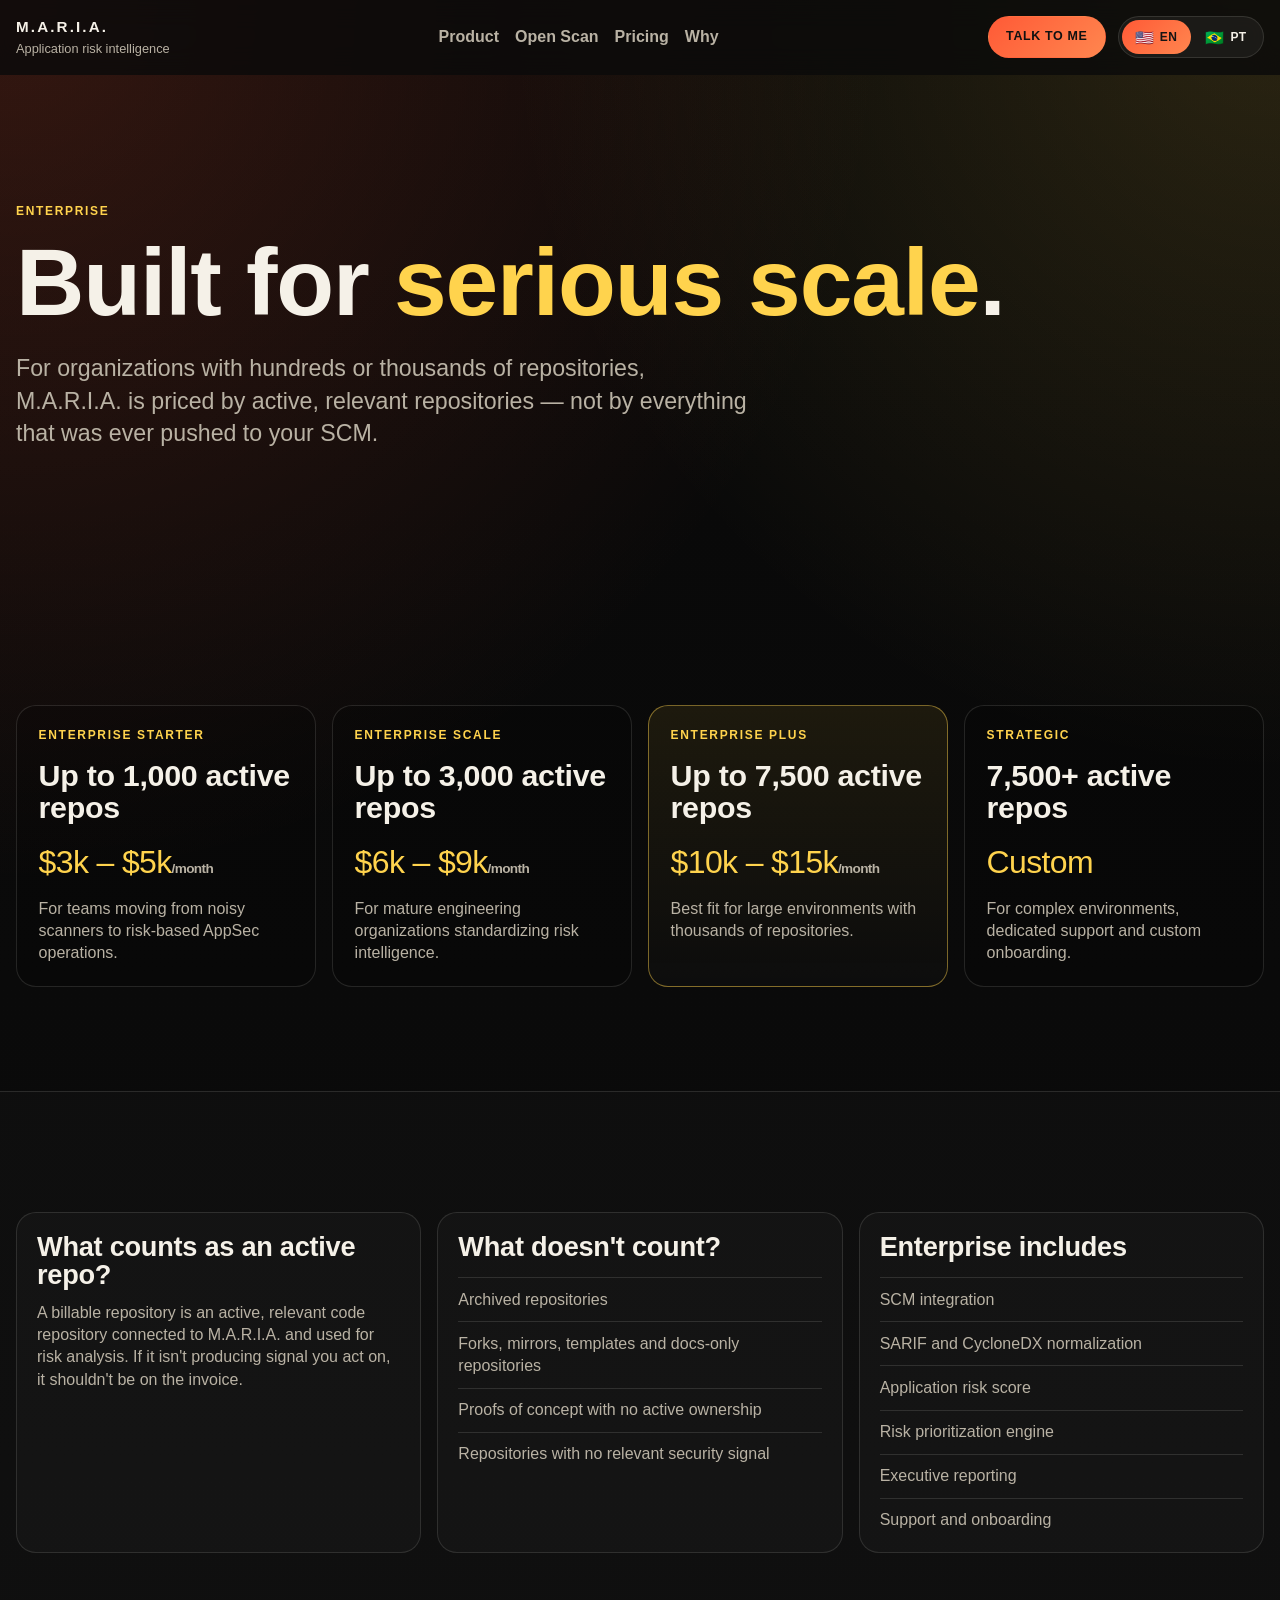
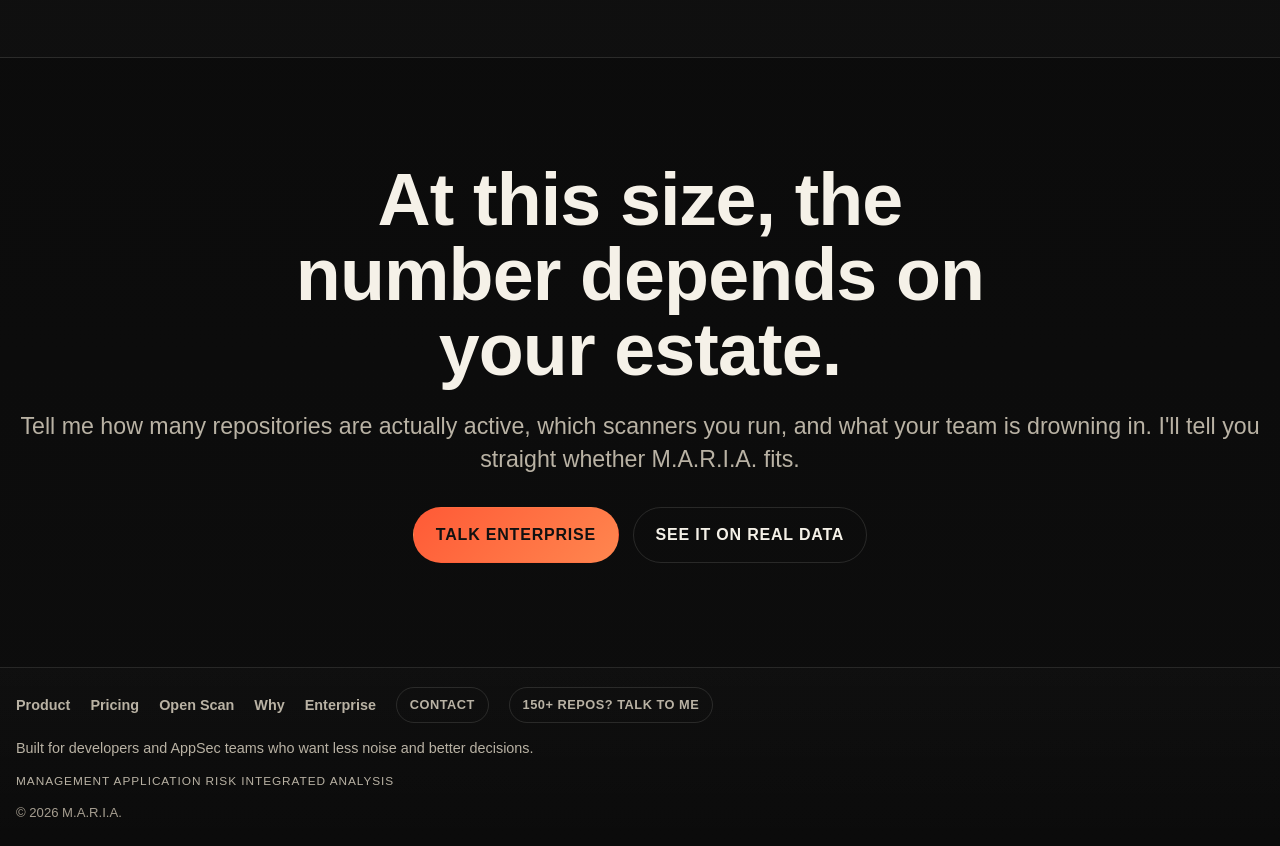
==== commit 02e42c7e: "Add bilingual ladder next-step block + shared GA4 config (cross-domain) Co-Authored-By: Claude Opus " ====
--- a/enterprise/index.html
+++ b/enterprise/index.html
@@ -148,6 +148,7 @@
                 <a href="/why/" data-i18n="nav.why">Why</a>
                 <a href="/enterprise/" data-i18n="nav.enterprise">Enterprise</a>
                 <a href="mailto:contact@mariaappsec.com" class="footer-link" data-i18n="nav.contact">Contact</a>
+                <a href="mailto:contact@mariaappsec.com?subject=M.A.R.I.A.%20-%20150%2B%20repos" class="footer-link" data-track-event="big_estate_click" data-track-location="footer_tertiary" data-i18n="cta.bigEstateShort">150+ repos? Talk to me</a>
             </nav>
             <p class="footer-copy" data-i18n="footer.copy">Built for developers and AppSec teams who want less noise and better decisions.</p>
             <p class="footer-note">Management Application Risk Integrated Analysis</p>
--- a/css/styles.css
+++ b/css/styles.css
@@ -974,6 +974,16 @@
         align-items: start;
     }
 
+    /* Two-plan layout: keep the cards a readable width and centered instead of
+       leaving an empty third column. Stretch overrides the grid's align-items:
+       start so both cards share the height of the taller one. */
+    .pricing-grid.is-two {
+        grid-template-columns: repeat(2, minmax(0, 1fr));
+        max-width: 820px;
+        margin-inline: auto;
+        align-items: stretch;
+    }
+
     .final-cta-grid {
         grid-template-columns: repeat(2, minmax(0, 1fr));
         align-items: start;
@@ -1150,7 +1160,9 @@
 
 .openscan-stack-grid {
     display: grid;
-    grid-template-columns: repeat(auto-fit, minmax(360px, 1fr));
+    /* min() keeps the 360px track from exceeding the viewport on small phones,
+       which was pushing the page ~20px wide. */
+    grid-template-columns: repeat(auto-fit, minmax(min(360px, 100%), 1fr));
     gap: 1rem;
 }
 
@@ -2120,3 +2132,302 @@
     }
 }
 
+
+/* --- optional add-on modules (pricing) --------------------------------- */
+.addons-section {
+    border-top: 1px solid var(--line);
+}
+
+.addons-section h2 {
+    max-width: 24ch;
+    margin-bottom: 1rem;
+    font-size: clamp(1.9rem, 5vw, 3rem);
+}
+
+.addon-grid {
+    display: grid;
+    gap: 1rem;
+    margin-top: 2rem;
+}
+
+.addon-card {
+    display: flex;
+    flex-direction: column;
+    padding: 1.5rem;
+    border: 1px solid var(--line);
+    border-radius: var(--radius);
+    background: linear-gradient(180deg, rgba(255, 255, 255, 0.03), rgba(255, 255, 255, 0.012));
+}
+
+.addon-head {
+    display: flex;
+    align-items: baseline;
+    justify-content: space-between;
+    gap: 1rem;
+    margin-bottom: 0.75rem;
+}
+
+.addon-head h3 {
+    font-size: clamp(1.2rem, 2.6vw, 1.5rem);
+    line-height: 1.1;
+}
+
+.addon-price {
+    flex: none;
+    font-family: "Arial Black", Arial, sans-serif;
+    font-size: clamp(1.5rem, 3.5vw, 2rem);
+    line-height: 1;
+    letter-spacing: -0.03em;
+    color: var(--accent-strong);
+}
+
+.addon-price span {
+    font-family: "Segoe UI", Arial, sans-serif;
+    font-size: 0.8rem;
+    font-weight: 600;
+    letter-spacing: 0;
+    color: var(--muted);
+}
+
+.addon-card p {
+    margin: 0 0 1.25rem;
+    font-size: 0.98rem;
+    line-height: 1.5;
+    color: var(--muted);
+}
+
+.addon-card .card-link {
+    margin-top: auto;
+}
+
+.pricing-addon-line {
+    margin: 2rem 0 0;
+    text-align: center;
+    font-size: 0.95rem;
+    color: var(--muted);
+}
+
+.pricing-addon-line strong {
+    color: var(--text);
+}
+
+@media (min-width: 720px) {
+    .addon-grid {
+        grid-template-columns: repeat(2, minmax(0, 1fr));
+    }
+}
+
+/* --- pricing minimum note + 7-day guarantee --------------------------- */
+.pricing-min {
+    margin: 0.4rem 0 0;
+    font-size: 0.82rem;
+    line-height: 1.4;
+    color: var(--muted);
+}
+
+.pricing-guarantee {
+    margin: 0.9rem 0 0;
+    padding-top: 0.9rem;
+    border-top: 1px solid var(--line);
+    font-size: 0.85rem;
+    line-height: 1.45;
+    font-weight: 700;
+    color: var(--accent-strong);
+    text-align: center;
+}
+
+/* --- 60 seconds block -------------------------------------------------- */
+.sixty-section {
+    border-top: 1px solid var(--line);
+    border-bottom: 1px solid var(--line);
+    background:
+        radial-gradient(circle at 12% 20%, rgba(255, 90, 54, 0.10), transparent 40%),
+        rgba(255, 255, 255, 0.015);
+}
+
+.sixty-grid {
+    display: grid;
+    gap: 2rem;
+    align-items: center;
+}
+
+.sixty-copy h2 {
+    max-width: 100%;
+    margin-bottom: 1.25rem;
+    font-size: clamp(2.6rem, 8vw, 5rem);
+}
+
+.sixty-copy .section-copy {
+    max-width: 46ch;
+    margin: 0 0 1rem;
+}
+
+.sixty-list {
+    display: grid;
+    gap: 0.75rem;
+    margin: 1.75rem 0 0;
+    padding: 0;
+    list-style: none;
+}
+
+.sixty-list li {
+    padding-top: 0.75rem;
+    border-top: 1px solid var(--line);
+    font-size: 1.02rem;
+    color: var(--muted);
+}
+
+.sixty-list strong {
+    display: inline-block;
+    min-width: 4.5rem;
+    font-family: ui-monospace, SFMono-Regular, Consolas, monospace;
+    color: var(--accent-strong);
+}
+
+/* Placeholder keeps the layout stable until the real timer video lands. */
+.sixty-media {
+    margin: 0;
+}
+
+.sixty-placeholder {
+    display: flex;
+    flex-direction: column;
+    align-items: center;
+    justify-content: center;
+    gap: 0.75rem;
+    aspect-ratio: 16 / 10;
+    border: 1px dashed var(--line);
+    border-radius: var(--radius);
+    background: rgba(0, 0, 0, 0.3);
+    text-align: center;
+}
+
+.sixty-clock {
+    font-family: "Arial Black", Arial, sans-serif;
+    font-size: clamp(2.8rem, 8vw, 5rem);
+    letter-spacing: -0.04em;
+    color: var(--accent);
+}
+
+.sixty-placeholder p {
+    margin: 0;
+    font-size: 0.8rem;
+    letter-spacing: 0.1em;
+    text-transform: uppercase;
+    color: var(--muted);
+}
+
+.hero-timer {
+    margin: 1.25rem 0 0;
+    font-size: clamp(1rem, 2.2vw, 1.15rem);
+    line-height: 1.45;
+    color: var(--text);
+}
+
+.hero-timer strong {
+    color: var(--accent-strong);
+}
+
+.step-time {
+    margin: 0 0 0.6rem !important;
+    font-size: 0.78rem !important;
+    font-weight: 800;
+    letter-spacing: 0.08em;
+    text-transform: uppercase;
+    color: var(--accent-strong) !important;
+}
+
+@media (min-width: 900px) {
+    .sixty-grid {
+        grid-template-columns: 1fr 1fr;
+        gap: 3rem;
+    }
+}
+
+/* --- Open Scan promo (home) -------------------------------------------- */
+.openscan-promo {
+    border-top: 1px solid var(--line);
+    border-bottom: 1px solid var(--line);
+    background: rgba(0, 0, 0, 0.2);
+}
+
+.openscan-promo-grid {
+    display: grid;
+    gap: 2rem;
+    align-items: center;
+}
+
+.openscan-promo h2 {
+    max-width: 20ch;
+    margin-bottom: 1.25rem;
+    font-size: clamp(2rem, 5vw, 3rem);
+}
+
+.openscan-promo .section-copy {
+    max-width: 54ch;
+    margin: 0 0 1rem;
+    font-size: clamp(1rem, 2.2vw, 1.15rem);
+}
+
+.openscan-promo-list {
+    display: grid;
+    gap: 0.75rem;
+    margin: 0;
+    padding: 1.5rem;
+    list-style: none;
+    border: 1px solid var(--line);
+    border-radius: var(--radius);
+    background: rgba(255, 255, 255, 0.025);
+}
+
+.openscan-promo-list li {
+    padding-bottom: 0.75rem;
+    border-bottom: 1px solid var(--line);
+    font-size: 0.95rem;
+    color: var(--muted);
+}
+
+.openscan-promo-list li:last-child {
+    padding-bottom: 0;
+    border-bottom: 0;
+}
+
+.openscan-promo-list strong {
+    display: inline-block;
+    min-width: 7.5rem;
+    color: var(--accent-strong);
+}
+
+@media (min-width: 900px) {
+    .openscan-promo-grid {
+        grid-template-columns: 1.3fr 0.7fr;
+        gap: 3rem;
+    }
+}
+
+/* --- header with two CTAs: wrap on narrow screens ---------------------- */
+/* The header carries demo + connect + language toggle since the CTA
+   hierarchy change; below ~560px that no longer fits on one line. */
+@media (max-width: 560px) {
+    .header-actions {
+        flex-wrap: wrap;
+        justify-content: flex-end;
+        gap: 0.5rem;
+        max-width: 100%;
+    }
+
+    .header-actions .button-compact {
+        flex: 1 1 auto;
+        min-width: 0;
+        padding-inline: 0.75rem;
+        font-size: 0.72rem;
+    }
+
+    .lang-toggle {
+        min-width: 118px;
+    }
+
+    .lang-toggle button {
+        font-size: 0.7rem;
+    }
+}
